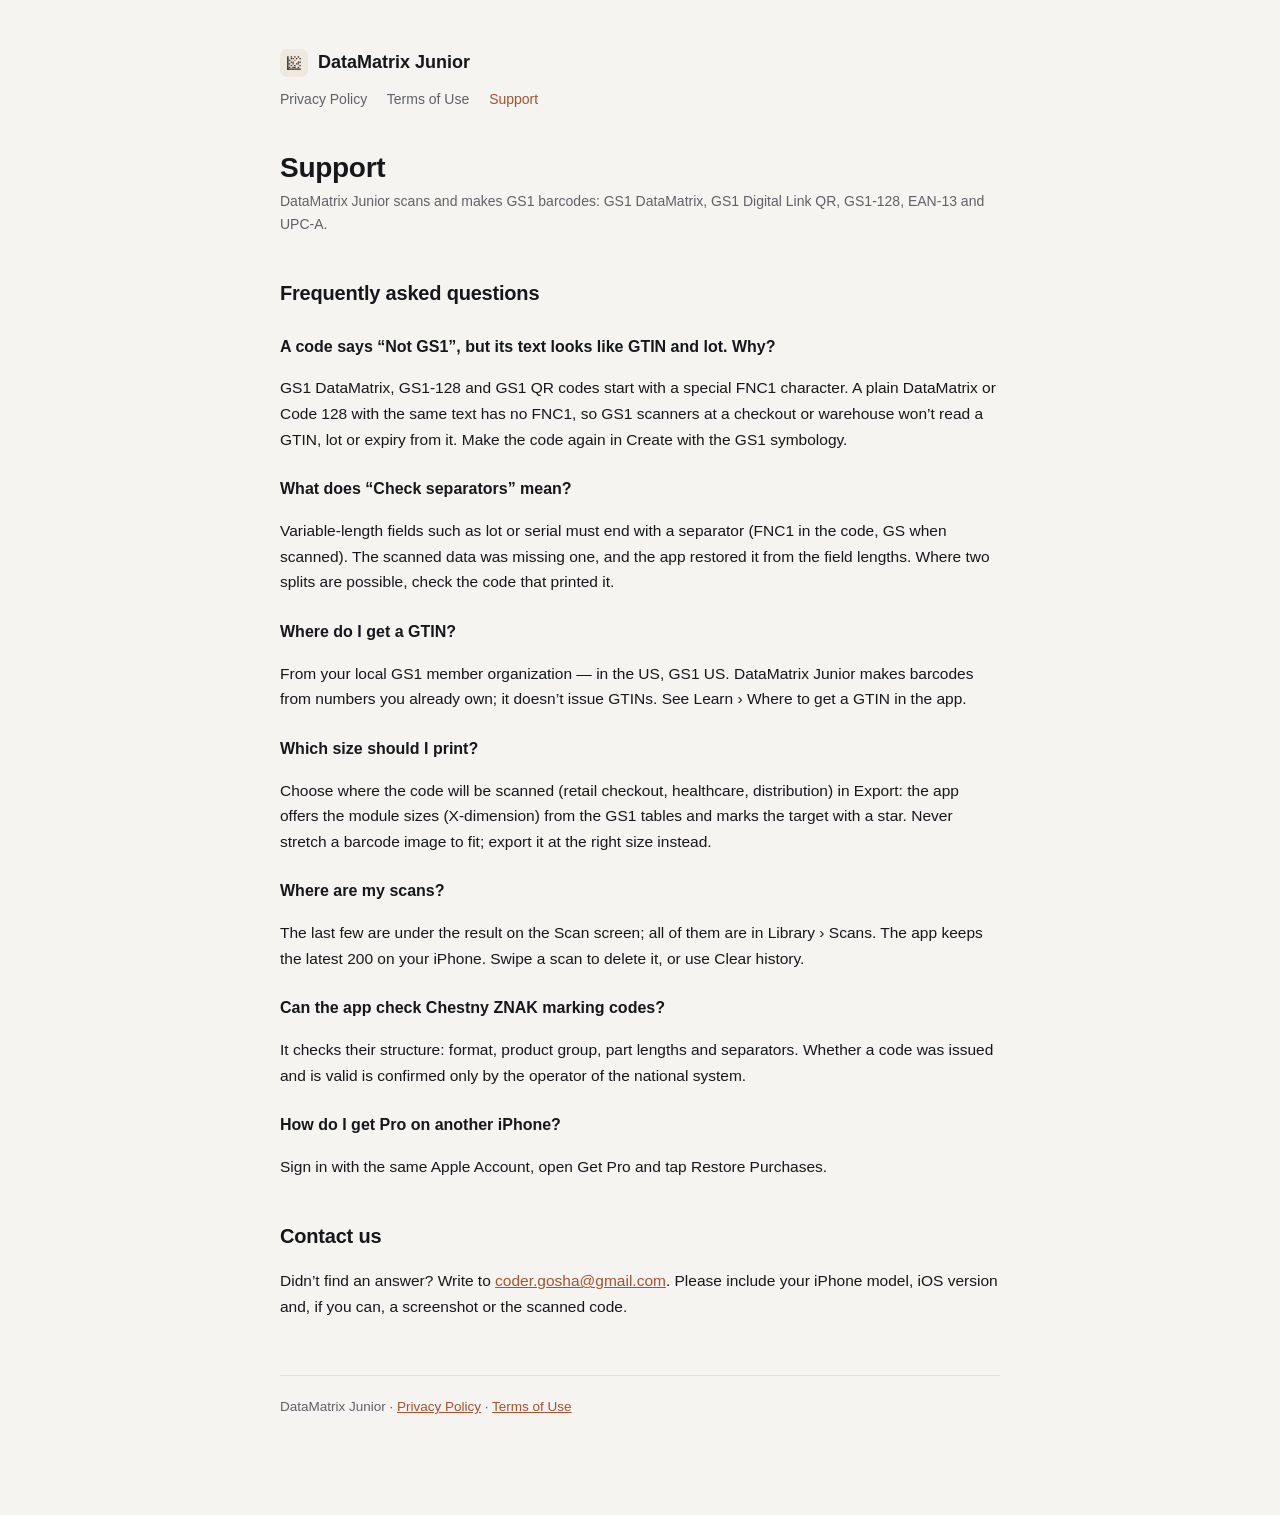
==== support.html @ b356e3fc "Add Support page and link it from Privacy Policy and Terms of Use" ====
<!DOCTYPE html>
<html lang="en">
<head>
  <meta charset="utf-8">
  <meta name="viewport" content="width=device-width, initial-scale=1">
  <title>DataMatrix Junior — Support</title>
  <link rel="icon" href="icon.svg" type="image/svg+xml">
  <link rel="stylesheet" href="style.css">
</head>
<body>
  <div class="wrap">
    <header>
      <div class="brand"><img src="icon.svg" alt="">DataMatrix Junior</div>
      <nav>
        <a href="index.html">Privacy Policy</a>
        <a href="terms.html">Terms of Use</a>
        <a href="support.html" aria-current="page">Support</a>
      </nav>
    </header>

    <main>
      <h1>Support</h1>
      <p class="meta">DataMatrix Junior scans and makes GS1 barcodes: GS1 DataMatrix, GS1 Digital Link QR, GS1-128,
      EAN-13 and UPC-A.</p>

      <h2>Frequently asked questions</h2>

      <h3>A code says “Not GS1”, but its text looks like GTIN and lot. Why?</h3>
      <p>GS1 DataMatrix, GS1-128 and GS1 QR codes start with a special FNC1 character. A plain DataMatrix or Code 128
      with the same text has no FNC1, so GS1 scanners at a checkout or warehouse won’t read a GTIN, lot or expiry
      from it. Make the code again in Create with the GS1 symbology.</p>

      <h3>What does “Check separators” mean?</h3>
      <p>Variable-length fields such as lot or serial must end with a separator (FNC1 in the code, GS when scanned).
      The scanned data was missing one, and the app restored it from the field lengths. Where two splits are possible,
      check the code that printed it.</p>

      <h3>Where do I get a GTIN?</h3>
      <p>From your local GS1 member organization — in the US, GS1 US. DataMatrix Junior makes barcodes from numbers
      you already own; it doesn’t issue GTINs. See Learn › Where to get a GTIN in the app.</p>

      <h3>Which size should I print?</h3>
      <p>Choose where the code will be scanned (retail checkout, healthcare, distribution) in Export: the app offers
      the module sizes (X-dimension) from the GS1 tables and marks the target with a star. Never stretch a barcode
      image to fit; export it at the right size instead.</p>

      <h3>Where are my scans?</h3>
      <p>The last few are under the result on the Scan screen; all of them are in Library › Scans. The app keeps
      the latest 200 on your iPhone. Swipe a scan to delete it, or use Clear history.</p>

      <h3>Can the app check Chestny ZNAK marking codes?</h3>
      <p>It checks their structure: format, product group, part lengths and separators. Whether a code was issued
      and is valid is confirmed only by the operator of the national system.</p>

      <h3>How do I get Pro on another iPhone?</h3>
      <p>Sign in with the same Apple Account, open Get Pro and tap Restore Purchases.</p>

      <h2>Contact us</h2>
      <p>Didn’t find an answer? Write to <a href="mailto:coder.gosha@gmail.com">coder.gosha@gmail.com</a>.
      Please include your iPhone model, iOS version and, if you can, a screenshot or the scanned code.</p>
    </main>

    <footer>DataMatrix Junior · <a href="index.html">Privacy Policy</a> · <a href="terms.html">Terms of Use</a></footer>
  </div>
</body>
</html>
---- style.css ----
/* Colours from the DataMatrix Junior app (Common/Theme.swift) and its icon. */
:root {
  --bg: #f5f4f1;
  --ink: #16171a;
  --dim: #5f6166;
  --border: #e3e1dc;
  --accent: #a4522f;
  --card: #ffffff;
}
@media (prefers-color-scheme: dark) {
  :root {
    --bg: #111214;
    --ink: #ecebe7;
    --dim: #8f9196;
    --border: #2b2c30;
    --accent: #e39a80;
    --card: #1b1c1f;
  }
}
* { box-sizing: border-box; }
body {
  margin: 0;
  padding: 48px 20px 96px;
  background: var(--bg);
  color: var(--ink);
  font-family: -apple-system, BlinkMacSystemFont, "Segoe UI", sans-serif;
  line-height: 1.65;
}
.wrap { max-width: 720px; margin: 0 auto; }
header { margin-bottom: 40px; }
.brand {
  display: flex;
  align-items: center;
  gap: 10px;
  font-weight: 700;
  font-size: 18px;
}
.brand img { width: 28px; height: 28px; border-radius: 7px; }
nav { margin-top: 10px; font-size: 14px; }
nav a { color: var(--dim); text-decoration: none; margin-right: 16px; }
nav a:hover, nav a:focus, nav a[aria-current="page"] { color: var(--accent); }
h1 { font-size: 28px; line-height: 1.2; margin: 0 0 6px; letter-spacing: -0.01em; }
h2 { font-size: 20px; margin: 40px 0 12px; letter-spacing: -0.01em; }
h3 { font-size: 16px; margin: 24px 0 6px; }
p, li { color: var(--ink); font-size: 15.5px; }
.dim { color: var(--dim); }
.meta { color: var(--dim); font-size: 14px; margin: 0 0 32px; }
ul { padding-left: 22px; }
li { margin-bottom: 8px; }
a { color: var(--accent); }
code { font-size: 0.92em; }
.card {
  background: var(--card);
  border: 1px solid var(--border);
  border-radius: 12px;
  padding: 16px 20px;
  margin: 16px 0;
}
.card p { margin: 6px 0; }
pre.license {
  background: var(--card);
  border: 1px solid var(--border);
  border-radius: 12px;
  padding: 16px 20px;
  font-size: 12.5px;
  line-height: 1.5;
  white-space: pre-wrap;
  overflow-wrap: anywhere;
  color: var(--dim);
}
footer {
  margin-top: 56px;
  padding-top: 20px;
  border-top: 1px solid var(--border);
  color: var(--dim);
  font-size: 13.5px;
}
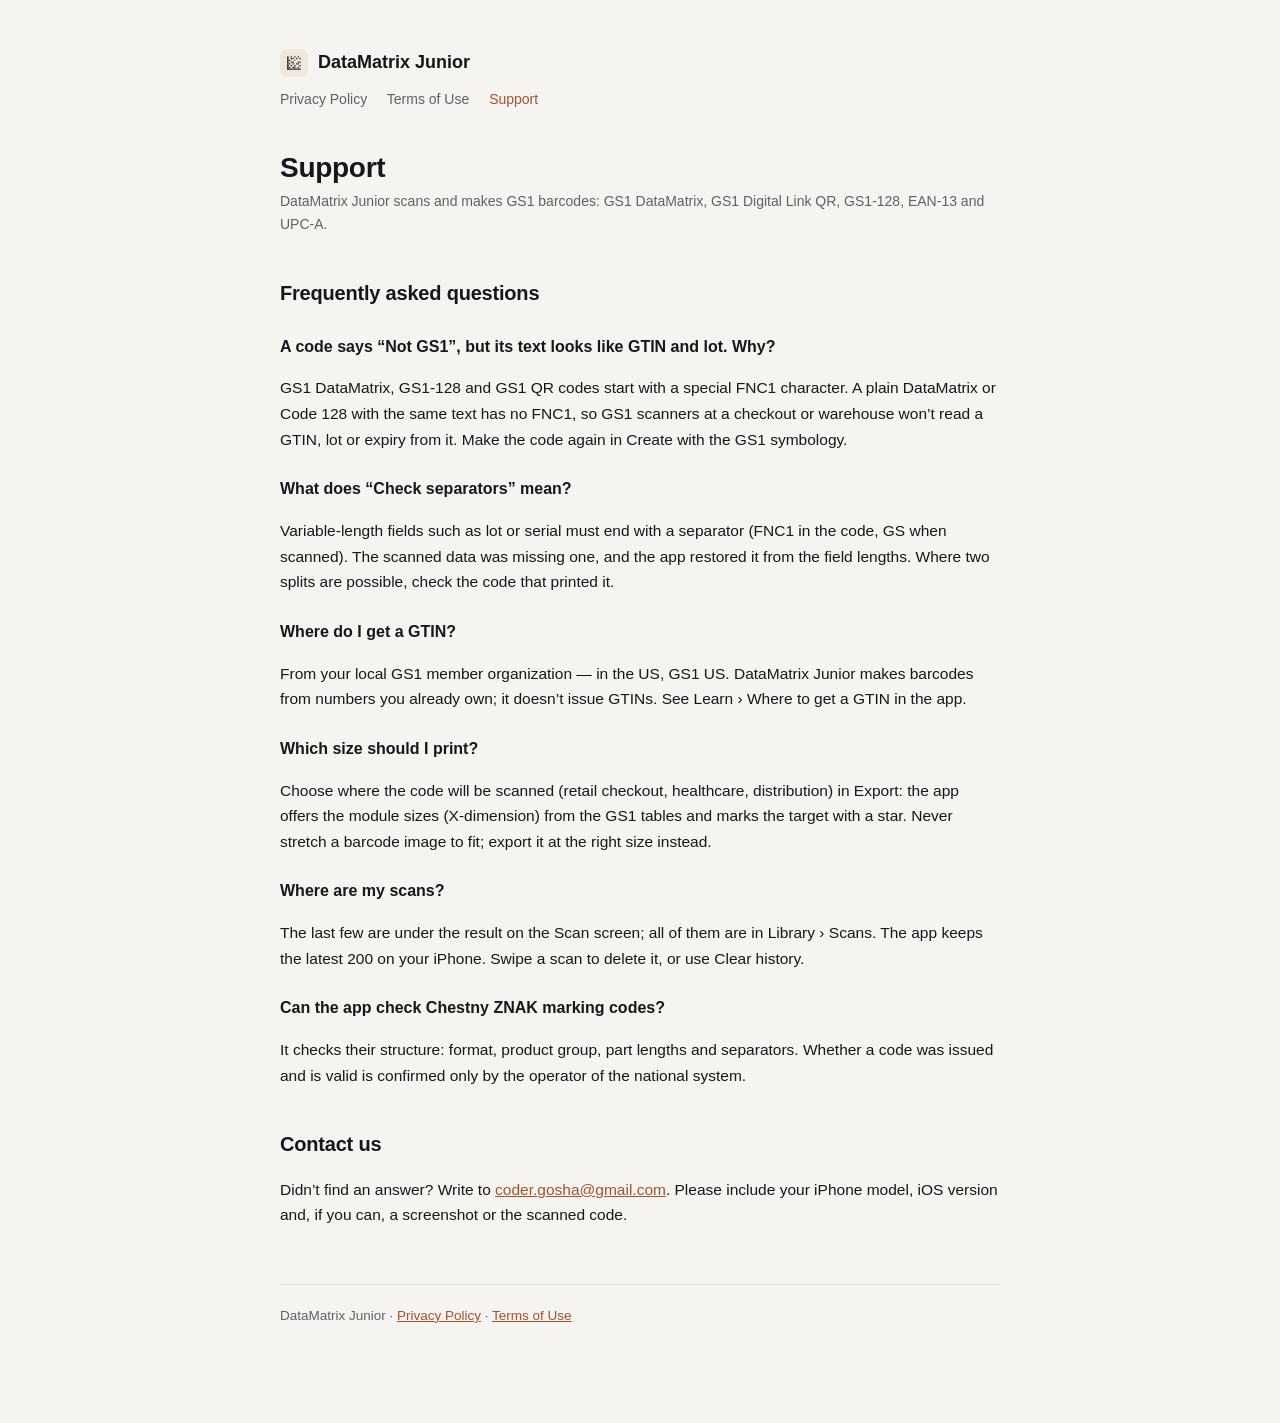
==== commit 4892ad9a: "No in-app purchases in version 1.0: update Privacy Policy, Terms and Support" ====
--- a/support.html
+++ b/support.html
@@ -52,9 +52,6 @@
       <p>It checks their structure: format, product group, part lengths and separators. Whether a code was issued
       and is valid is confirmed only by the operator of the national system.</p>
 
-      <h3>How do I get Pro on another iPhone?</h3>
-      <p>Sign in with the same Apple Account, open Get Pro and tap Restore Purchases.</p>
-
       <h2>Contact us</h2>
       <p>Didn’t find an answer? Write to <a href="mailto:coder.gosha@gmail.com">coder.gosha@gmail.com</a>.
       Please include your iPhone model, iOS version and, if you can, a screenshot or the scanned code.</p>
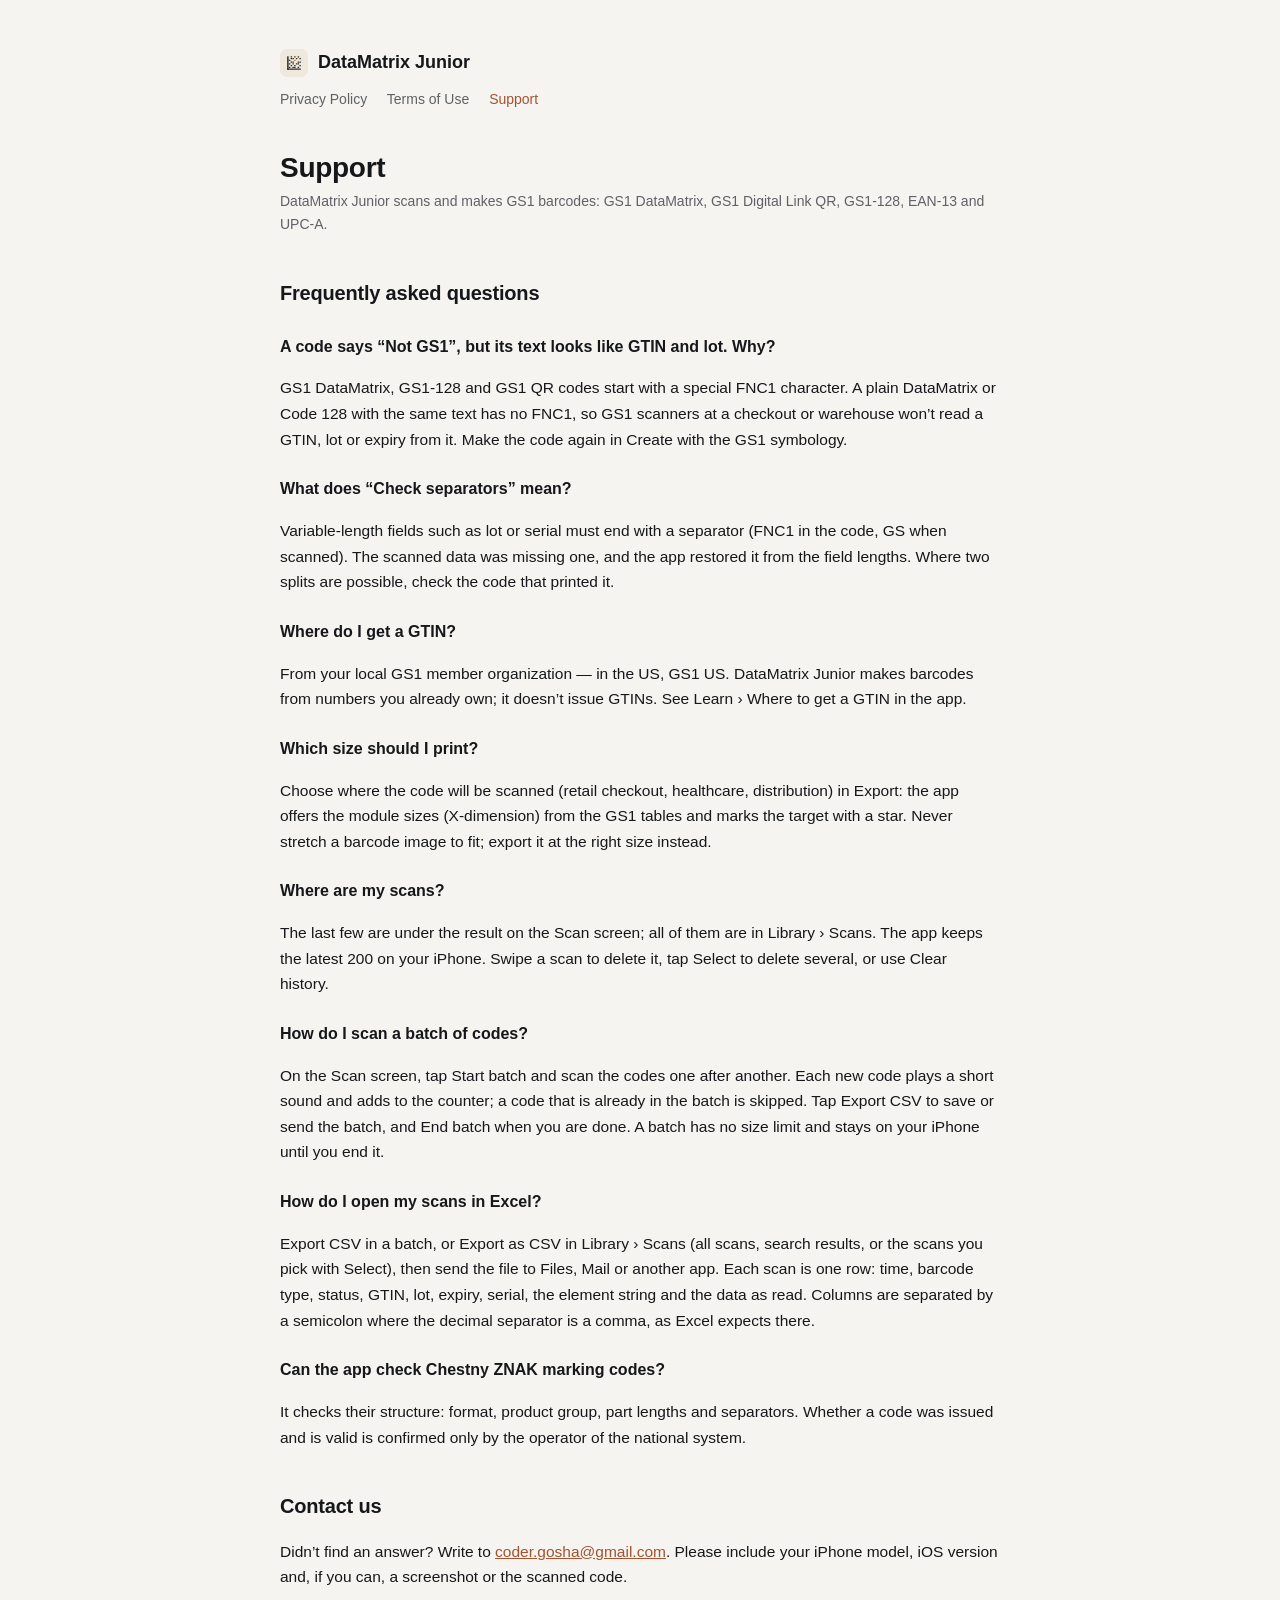
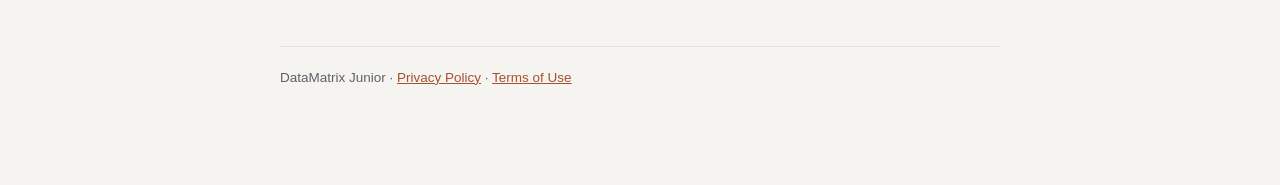
==== commit 6eec76dc: "Support: batch scanning and CSV export answers Co-Authored-By: Claude Opus 5.5 <noreply@anthropic.co" ====
--- a/support.html
+++ b/support.html
@@ -46,7 +46,18 @@
 
       <h3>Where are my scans?</h3>
       <p>The last few are under the result on the Scan screen; all of them are in Library › Scans. The app keeps
-      the latest 200 on your iPhone. Swipe a scan to delete it, or use Clear history.</p>
+      the latest 200 on your iPhone. Swipe a scan to delete it, tap Select to delete several, or use Clear history.</p>
+
+      <h3>How do I scan a batch of codes?</h3>
+      <p>On the Scan screen, tap Start batch and scan the codes one after another. Each new code plays a short sound
+      and adds to the counter; a code that is already in the batch is skipped. Tap Export CSV to save or send the batch,
+      and End batch when you are done. A batch has no size limit and stays on your iPhone until you end it.</p>
+
+      <h3>How do I open my scans in Excel?</h3>
+      <p>Export CSV in a batch, or Export as CSV in Library › Scans (all scans, search results, or the scans you pick
+      with Select), then send the file to Files, Mail or another app. Each scan is one row: time, barcode type, status,
+      GTIN, lot, expiry, serial, the element string and the data as read. Columns are separated by a semicolon where
+      the decimal separator is a comma, as Excel expects there.</p>
 
       <h3>Can the app check Chestny ZNAK marking codes?</h3>
       <p>It checks their structure: format, product group, part lengths and separators. Whether a code was issued
